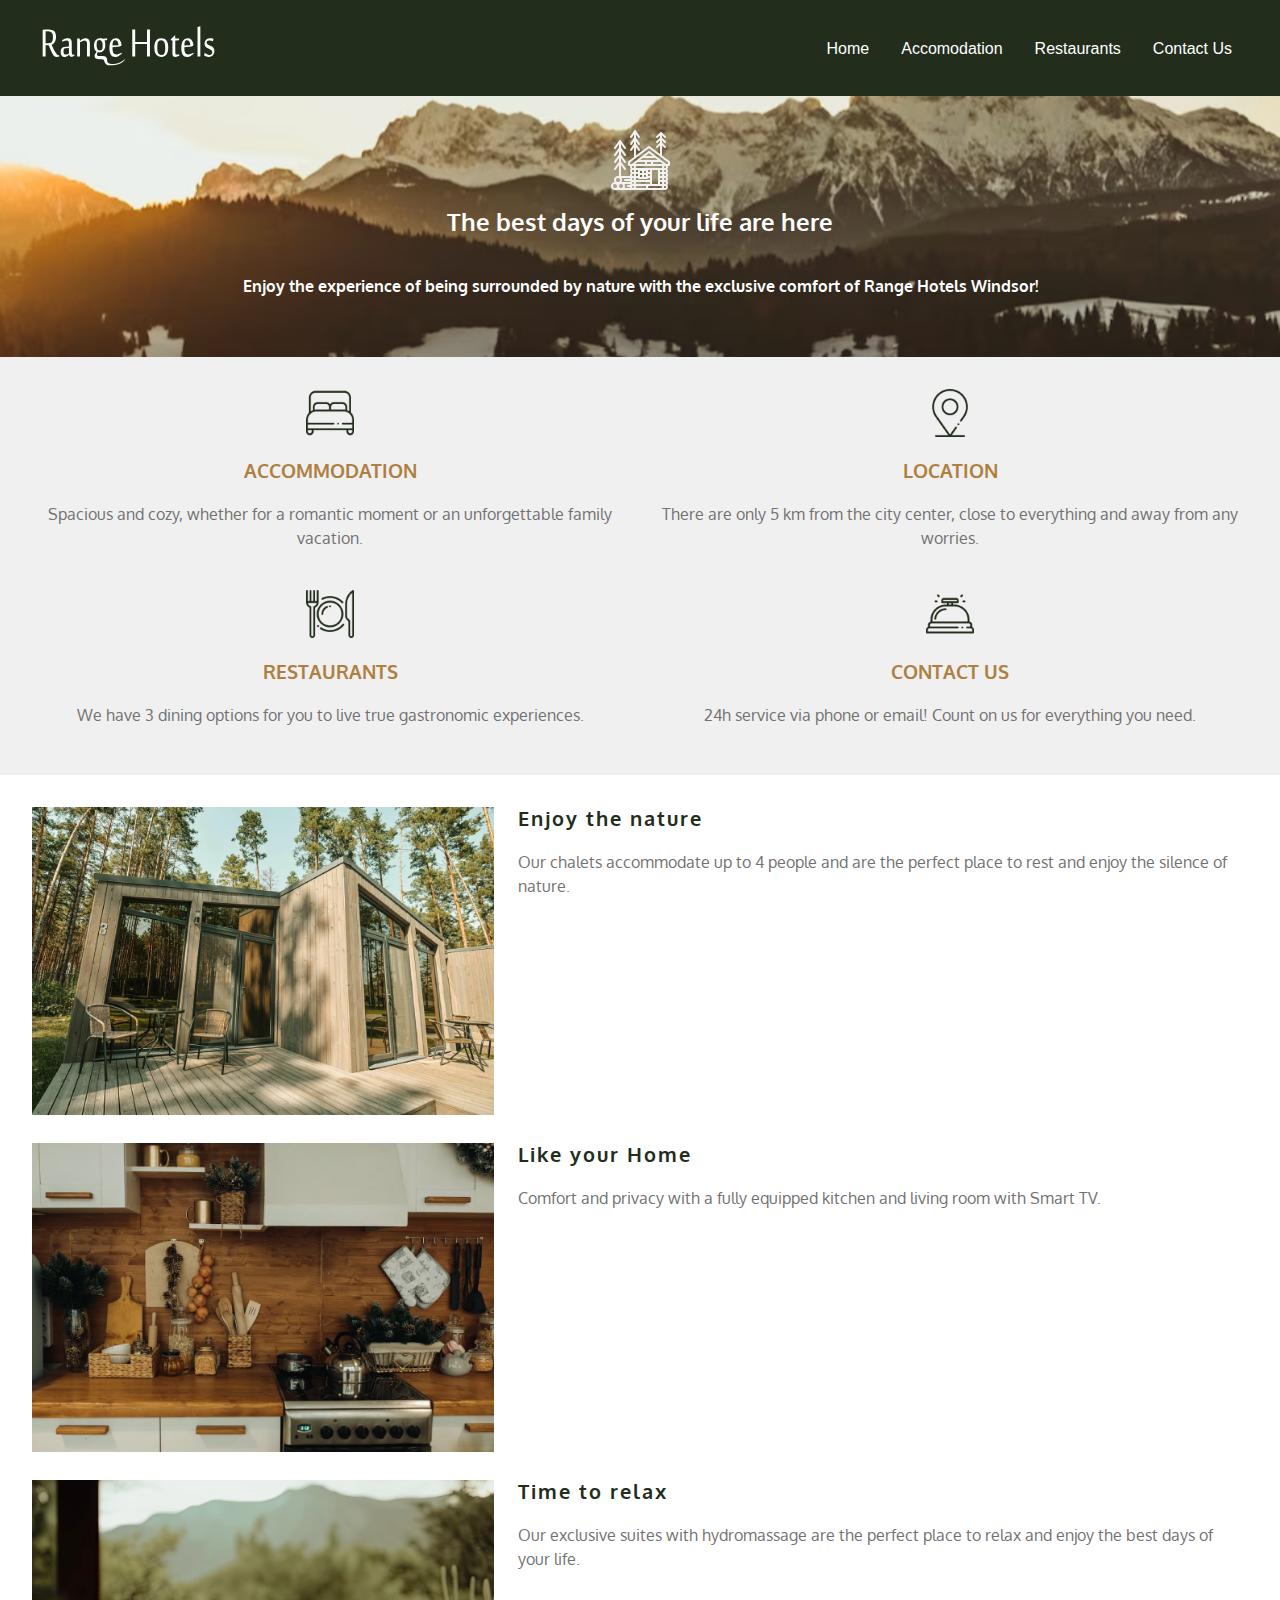
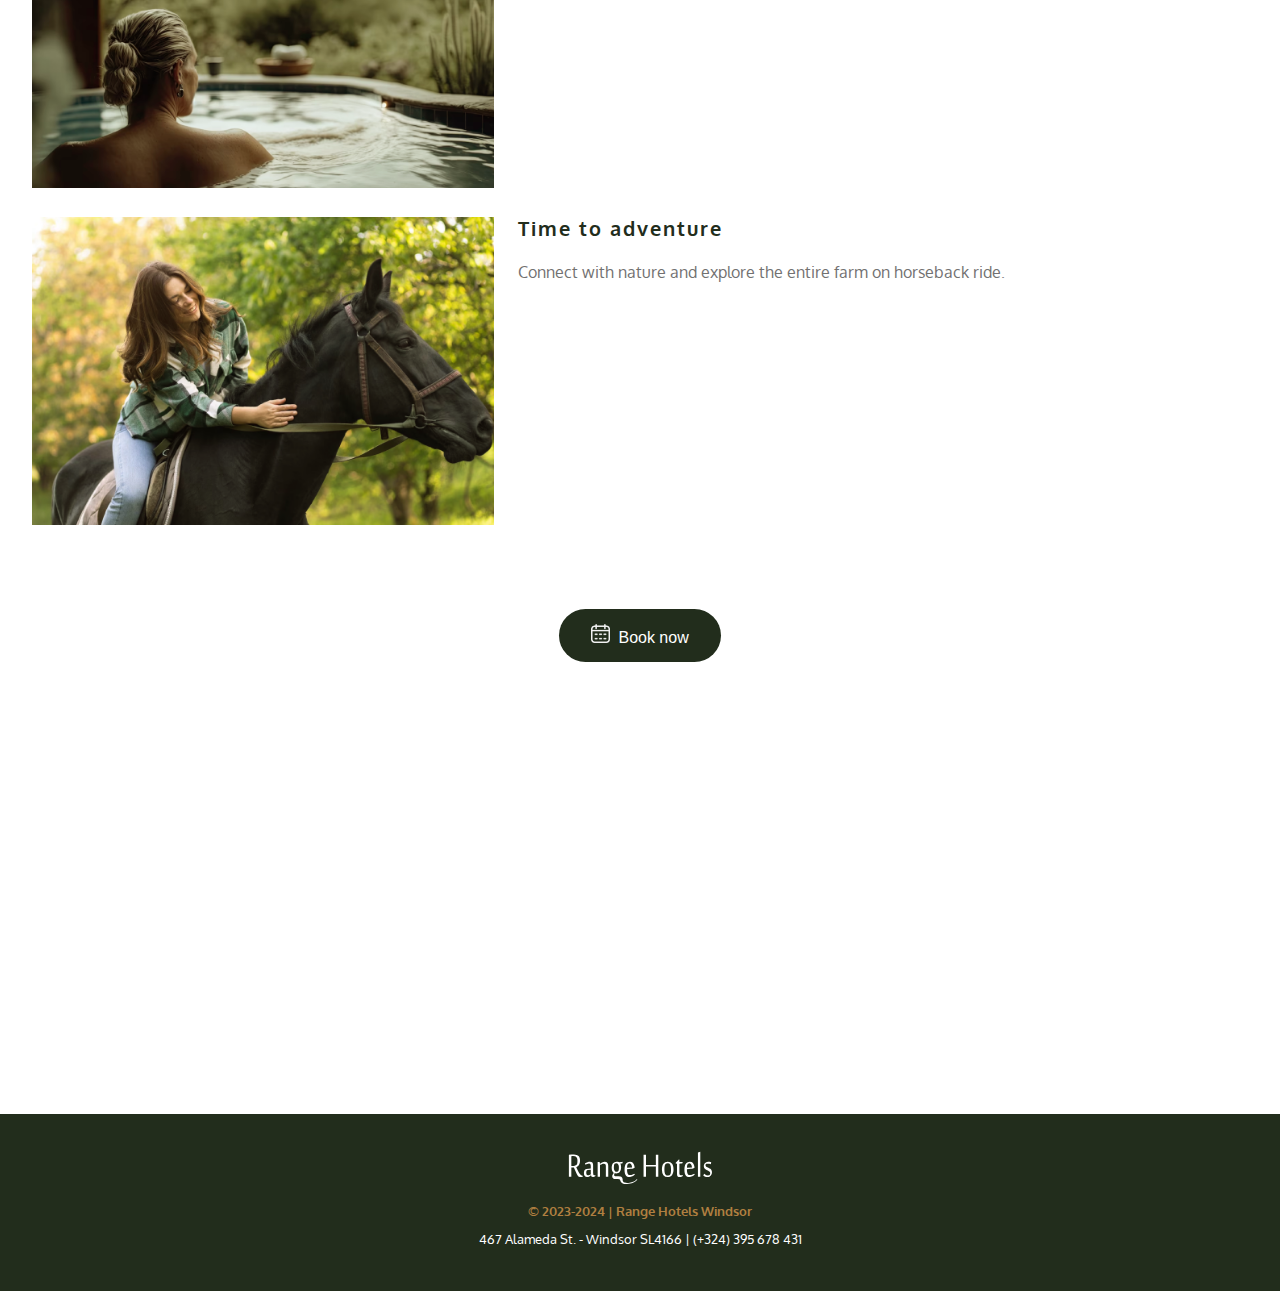
==== index.html @ 97fea403 "Update index.html" ====
<!DOCTYPE html>
<html lang="en">
<head>
    <meta charset="UTF-8">
    <meta name="viewport" content="width=device-width, initial-scale=1.0">
    
    <title>Range Hotels - Windsor</title>

    <link rel="stylesheet" href="css/main.css">
    <link rel="stylesheet" href="css/normalize.css">
    <link rel="preconnect" href="https://fonts.googleapis.com">
    <link rel="preconnect" href="https://fonts.gstatic.com" crossorigin>
    <link rel="stylesheet" href="https://fonts.googleapis.com/css2?family=Oxygen:wght@400;700&display=swap">
</head>

<body>

    <header class="top_header maxWidth">

        <a href="index.html"> <img src="images/logo_mob-WHITE.svg" class="top_header_logo" alt="logotipo Range Hotels"></a>



        <nav class="top_header_nav desktop">
        <ul>
            <li><a href="Index.html">Home</a></li>
            <li><a href="Accomodation.html">Accomodation</a></li>
            <li><a href="Restaurants.html">Restaurants</a></li>
            <li><a href="Contact.html">Contact Us</a></li>
        </ul>
        </nav>

        <div class="buttonBook_Header">
                <a href="#" class="button_gold"><img src="icons/book-white.png" alt="Book Now"> Book now</a>
        </div>

    </header>

    <section class="heroBanner_mobile">
        <img src="images/Hero-banner-home.png" alt="">
    </section>
    

    <section class="heroBanner">
        <div class="maxWidth">
            <div class="heroBanner_icon">
                <img src="icons/cabin-white.png" alt="Cabin Icon">
            </div>
        
            <h1 class="heroBanner_title">The best days of your life are here</h1>
        
            <h2 class="heroBanner_subtitle">Enjoy the experience of being surrounded by nature with the exclusive comfort of Range Hotels Windsor!</h2>
        
        </div>
    </section>

<section class="middle_content">
    
    <div class="maxWidth row">
    
        <article class="col col-sm-12 col-md-6 col-lg-3">
            <img src="icons/Accomodation-green.png" alt="Accomodation Icon">
            <a href="Accomodation.html"><h3 class="middle_content_title">Accommodation</h3></a>
            <p>Spacious and cozy, whether for a romantic moment or an unforgettable family vacation.</p>
        </article>

        <article class="col col-sm-12 col-md-6 col-lg-3">
            <img src="icons/location-green.png" alt="Location Map Icon">
            <a href="#"><h3 class="middle_content_title">Location</h3></a>
            <p>There are only 5 km from the city center, close to everything and away from any worries.</p>
        </article>

        <article class="col col-sm-12 col-md-6 col-lg-3">
            <img src="icons/restaurant-green.png" alt="Restaurant Icon">
            <a href="Restaurants.html"><h3 class="middle_content_title">Restaurants</h3></a>
            <p>We have 3 dining options for you to live true gastronomic experiences.</p>
        </article>

        <article class="col col-sm-12 col-md-6 col-lg-3">
            <img src="icons/contact-green.png" alt="Contact Icon">
            <a href="Contact.html"><h3 class="middle_content_title">Contact Us</h3></a>
            <p>24h service via phone or email! Count on us for everything you need.</p>
        </article>

    </div>
</section>

<section class="mainContent">
    <div class="row maxWidth">

        <article class="mainContent_article col-sm-12 col-lg-6">
            <div class="mainContent_img"><img src="images/chale.png" alt="Cabin outside photo"></div>
            <div class="mainContent_text">
                <h3 class="mainContent_title">Enjoy the nature</h3>
                <p>Our chalets accommodate up to 4 people and are the perfect place to rest and enjoy the silence of nature.</p>
            </div>
        </article>

        <article class="mainContent_article col-sm-12 col-lg-6">
            <div class="mainContent_img"><img src="images/Kitchen.png" alt="Full Equiped Kitchen photo"></div>
            <div class="mainContent_text">
                <h3 class="mainContent_title">Like your Home</h3>
                <p>Comfort and privacy with a fully equipped kitchen and living room with Smart TV.</p>
            </div>
        </article>

        <article class="mainContent_article col-sm-12 col-lg-6">
            <div class="mainContent_img"><img src="images/hydromassage.png" alt="Hydromassage bath photo"></div>
            <div class="mainContent_text">
                <h3 class="mainContent_title">Time to relax</h3>
                <p>Our exclusive suites with hydromassage are the perfect place to relax and enjoy the best days of your life.</p>
            </div>
        </article>

        <article class="mainContent_article col-sm-12 col-lg-6">
            <div class="mainContent_img"><img src="images/Adventures.png" alt="photo of a woman riding a horse into the nature"></div>
            <div class="mainContent_text">
                <h3 class="mainContent_title">Time to adventure</h3>
                <p>Connect with nature and explore the entire farm on horseback ride.</p>
            </div>
        </article>


    </div>

</section>

<div class="buttonBook">
    <a href="#" class="button"><img src="icons/book-white.png" alt="Book Now">Book now</a>
</div>

<div class="map">
    <iframe src="https://www.google.com/maps/embed?pb=!1m18!1m12!1m3!1d39759.28637675583!2d-0.7035833970379665!3d51.47733298034443!2m3!1f0!2f0!3f0!3m2!1i1024!2i768!4f13.1!3m3!1m2!1s0x48767a0c48323997%3A0x4a6d76d3ed7d32b6!2sWindsor%2C%20Reino%20Unido!5e0!3m2!1spt-BR!2smt!4v1693324775784!5m2!1spt-BR!2smt" width="100%" height="400" style="border:none;" allowfullscreen="" loading="lazy" referrerpolicy="no-referrer-when-downgrade"></iframe>

</div>

<nav class="footer_nav mobile">
    <ul>
        <li><a href="Index.html">Home</a></li>
        <li><a href="Accomodation.html">Accomodation</a></li>
        <li><a href="Restaurants.html">Restaurants</a></li>
        <li><a href="Contact.html">Contact Us</a></li>
    </ul>
</nav>


<footer class="footer">

    <a href="Index.html"> <img src="images/logo_mob-WHITE.svg" class="footer_img" alt="Range Hotels logo"></a>
    <p class="footer_text-1"><b>&copy; 2023-2024 | Range Hotels Windsor</b></p>
    <p class="footer_text-2">467 Alameda St. - Windsor SL4166 | (+324) 395 678 431</p>
    
</footer>

</body>
</html>
---- css/main.css ----
:root{
    --primary-color: #222d1c;
    --gold-color: #af7f40;
    --background-grey: #f0f0f0;
    --paragraph-color: #727171;
}



/*START MOBILE CSS min.width: 0px - (col-sm)*/

html{
    font-family: sans-serif;
}

h1, h2, h3, h4{
    font-family: 'Oxygen', sans-serif;
}

p{
    font-family: 'Oxygen', sans-serif;
    color: var(--paragraph-color);
}

td {
   font-family: 'Oxygen', sans-serif;
   font-size: 1em;
   color: var(--paragraph-color);
}

.maxWidht{
    max-width: 70.25em;
    margin: auto;
}

.top_header{
    text-align: center;
    background-color: var(--primary-color);
}

.top_header_logo{
   width: 12em;
   padding: 1em;
}



.top_header_nav ul{
list-style: none;
padding: 0;
margin: 0;
}


.top_header_nav a{
    color: white;
    text-decoration: none;
    display: block;
    height: 30px;
    padding: 1em;
    }

.top_header_nav a:hover{
        background-color: color-mix(in srgb, var(--primary-color), white 10%);
        transition-duration: 0.8s;
        }

        .heroBanner_mobile img{
   width: 100%;
   }

     .heroBanner{
        text-align: center;
        background-color: #f6f6f6;
        padding: 2em 0;
     }   

     .heroBanner h1{
        margin: 0;
     }   

     .heroBanner_icon img{
        width: 4em;
        text-align: center;
        display: none;
     }

     .heroBanner_title{
        color: var(--gold-color);
        font-size: 1.5em;
        padding: 0 1em;
     }

     .heroBanner_subtitle{
        color: var(--paragraph-color);
        font-size: 1em;
        padding: 0 1em;
     }

     .button{
        display: inline-block;
        padding: .9em 2em;
        background-color: var(--primary-color);
        text-decoration: none;
        color: white;
        border-radius: 50px;
     }

     .button:hover{
        background-color: var(--gold-color);
        transition-duration: 1s;
     }

     .button img{
      width: 1.2em;
      padding-right: 0.5em;
     }

     .button_gold{
      display: inline-block;
      padding: 0.9em 2em;
      background-color: var(--gold-color);
      text-decoration: none;
      color: white;
      border-radius: 50px;
   }

   .button_gold:hover{
      background-color: #d19e5b;
      transition-duration: 1s;
   }

     .buttonBook {
      text-align: center;
      padding: 3em;
     }

     .buttonBook_Header {
      padding: 1.3em 2em 0 0;
      display: none;
     }

     .buttonBook_Header img {
      width: 1.2em;
      padding-right: 0.5em;
     }

     .middle_content{
        text-align: center;
        background-color:var(--background-grey);
        padding: 2em;
     }

     .middle_content img{
      width: 3em;
     }

     .middle_content a{
        text-decoration: none;
     }

     .middle_content_title{
        text-transform: uppercase;
        color: var(--gold-color);
        font-size: 1.2em;  
     }

     .middle_content span[class^="icon-"]{
        font-size: 2.5em;
        color: var(--primary-color);
     }

     .middle_content p{
        line-height: 1.5em;
        color: var(--paragraph-color);
     }

     .row{
        display: flex;
        flex-wrap: wrap;
        gap: 1.5rem;
     }

     .col{
        flex: 1 0 auto;
        width: 100%;
     }

     .col-sm-12 {
        width: 100%;
     }

     .mainContent{
      padding: 2em;
     }

     .mainContent p{
      line-height: 1.5em;
      color: var(--paragraph-color);
     }

     .mainContent_title{
      
      color: var(--primary-color);
      font-weight: bold;
      letter-spacing: .1em;
      font-size: 1.25em;
   }

   .mainContent .row{
      row-gap: 1.5em;
   }

   .mainContent_img img{
      width: 100%;
   }

   
   .footer_nav ul{
      list-style: none;
      padding: 0;
      margin: 0;
   }
      
      
   .footer_nav a{
      background-color: #222d1c;
      text-align: center;
      color: white;
      text-decoration: none;
      display: block;
      height: 20px;
      padding: 1em;
   }
      
   .footer_nav a:hover{
      background-color: color-mix(in srgb, var(--gold-color), white 10%);
      transition-duration: 0.8s;
  }




   .footer {
      background-color: var(--primary-color);
      padding: 2em;
      text-align: center;
   }

   .footer_text-1{
      font-size: 0.8em;
      color: var(--gold-color);
   }

   .footer_text-2{
      text-align: center;
      font-size: 0.8em;
      color: white;
   }

   .footer_img {
      width: 10em;
   }

   .pagesHeader{
      background-image: url(/images/Accomodation/pagesHeader\ background-image-accomodation.png);
      background-position: center;
      background-size: cover;
      height: 15em;
      text-align: center;
      padding: 2em;
   }

   .pagesHeader_content{
      padding-top: 4em;
   }

   .pagesHeader_content h1, h2, h3{
      color: white;
      font-weight: bold;
      font-size: 2em;
      padding: 0;
   }

   .pagesBlock{
      background-color: var(--background-grey);
      padding: 2em;
      text-align: center;
   }

   .pagesBlock P{
      padding-bottom: 2em;
   }

   .desktop{
      display: none;
   }

   .mobile{
      display: inline;
   }

   .table-items{
      margin: auto;
   }

   .carousel {
      position: relative;
    }
    
    .carousel.pointer-event {
      touch-action: pan-y;
    }
    
    .carousel-inner {
      position: relative;
      width: 100%;
      overflow: hidden;
    }
    .carousel-inner::after {
      display: block;
      clear: both;
      content: "";
    }
    
    .carousel-item {
      position: bottom;
      display: none;
      float: left;
      width: 100%;
      height: 100%;      
      margin-right: -100%;
      -webkit-backface-visibility: hidden;
      backface-visibility: hidden;
      transition: transform 0.6s ease-in-out;
    }
      .carousel-item img{
      width: 100%;

    }

    @media (prefers-reduced-motion: reduce) {
      .carousel-item {
        transition: none;
      }
    }
    
    .carousel-item.active,
    .carousel-item-next,
    .carousel-item-prev {
      display: block;
    }
    
    /* rtl:begin:ignore */
    .carousel-item-next:not(.carousel-item-start),
    .active.carousel-item-end {
      transform: translateX(100%);
    }
    
    .carousel-item-prev:not(.carousel-item-end),
    .active.carousel-item-start {
      transform: translateX(-100%);
    }
    
    /* rtl:end:ignore */
    .carousel-fade .carousel-item {
      opacity: 0;
      transition-property: opacity;
      transform: none;
    }
    .carousel-fade .carousel-item.active,
    .carousel-fade .carousel-item-next.carousel-item-start,
    .carousel-fade .carousel-item-prev.carousel-item-end {
      z-index: 1;
      opacity: 1;
    }
    .carousel-fade .active.carousel-item-start,
    .carousel-fade .active.carousel-item-end {
      z-index: 0;
      opacity: 0;
      transition: opacity 0s 0.6s;
    }
    @media (prefers-reduced-motion: reduce) {
      .carousel-fade .active.carousel-item-start,
    .carousel-fade .active.carousel-item-end {
        transition: none;
      }
    }
    
    .carousel-control-prev,
    .carousel-control-next {
      position: absolute;
      top: 0;
      bottom: 0;
      z-index: 1;
      display: flex;
      align-items: center;
      justify-content: center;
      width: 15%;
      padding: 0;
      color: #fff;
      text-align: center;
      background: none;
      border: 0;
      opacity: 0.5;
      transition: opacity 0.15s ease;
    }
    @media (prefers-reduced-motion: reduce) {
      .carousel-control-prev,
    .carousel-control-next {
        transition: none;
      }
    }
    .carousel-control-prev:hover, .carousel-control-prev:focus,
    .carousel-control-next:hover,
    .carousel-control-next:focus {
      color: #fff;
      text-decoration: none;
      outline: 0;
      opacity: 0.9;
    }
    
    .carousel-control-prev {
      left: 0;
    }
    
    .carousel-control-next {
      right: 0;
    }
    
    .carousel-control-prev-icon,
    .carousel-control-next-icon {
      display: inline-block;
      width: 2rem;
      height: 2rem;
      background-repeat: no-repeat;
      background-position: 50%;
      background-size: 100% 100%;
    }
    
    .carousel-control-prev-icon {
      background-image: url("data:image/svg+xml,%3csvg xmlns='http://www.w3.org/2000/svg' viewBox='0 0 16 16' fill='%23fff'%3e%3cpath d='M11.354 1.646a.5.5 0 0 1 0 .708L5.707 8l5.647 5.646a.5.5 0 0 1-.708.708l-6-6a.5.5 0 0 1 0-.708l6-6a.5.5 0 0 1 .708 0z'/%3e%3c/svg%3e");
    }
    
    .carousel-control-next-icon {
      background-image: url("data:image/svg+xml,%3csvg xmlns='http://www.w3.org/2000/svg' viewBox='0 0 16 16' fill='%23fff'%3e%3cpath d='M4.646 1.646a.5.5 0 0 1 .708 0l6 6a.5.5 0 0 1 0 .708l-6 6a.5.5 0 0 1-.708-.708L10.293 8 4.646 2.354a.5.5 0 0 1 0-.708z'/%3e%3c/svg%3e");
    }
    
    .carousel-indicators {
      position: absolute;
      right: 0;
      bottom: 0;
      left: 0;
      z-index: 2;
      display: flex;
      justify-content: center;
      padding: 0;
      margin-right: 15%;
      margin-bottom: 1rem;
      margin-left: 15%;
      list-style: none;
    }
    .carousel-indicators [data-bs-target] {
      box-sizing: content-box;
      flex: 0 1 auto;
      width: 30px;
      height: 3px;
      padding: 0;
      margin-right: 3px;
      margin-left: 3px;
      text-indent: -999px;
      cursor: pointer;
      background-color: #fff;
      background-clip: padding-box;
      border: 0;
      border-top: 10px solid transparent;
      border-bottom: 10px solid transparent;
      opacity: 0.5;
      transition: opacity 0.6s ease;
    }
    @media (prefers-reduced-motion: reduce) {
      .carousel-indicators [data-bs-target] {
        transition: none;
      }
    }
    .carousel-indicators .active {
      opacity: 1;
    }
    
    .carousel-caption {
      position: absolute;
      right: 15%;
      bottom: 1.25rem;
      left: 15%;
      padding-top: 1.25rem;
      padding-bottom: 1.25rem;
      color: #fff;
      text-align: center;
    }
    
    .carousel-dark .carousel-control-prev-icon,
    .carousel-dark .carousel-control-next-icon {
      filter: invert(1) grayscale(100);
    }
    .carousel-dark .carousel-indicators [data-bs-target] {
      background-color: #000;
    }
    .carousel-dark .carousel-caption {
      color: #000;
    }


    .topics p{
      padding: 0.5em;
    }
    .topics span[class^="icon-"]{
      font-size: 1.4em;
      color: var(--gold-color);
   }

/*END MOBILE CSS min.width: 0px - (col-sm)*/






/*START DESKTOP CSS min.width: 780px - (col-md)*/

        @media screen and (min-width: 48.75em) {
            .top_header{
                display: flex;
                justify-content: space-between;
                height: 6em;
            }
            
            .top_header_nav{
                background-color: initial;
                height: 6em;
                margin-right: 2em;
                display: block;

            }

            .top_header_nav ul {
                display: flex;
                height: 6em;
            }

            .top_header_nav li{
                display: inline-block;
                height: 6em;
            
            }

            .top_header_nav a{
                color: white;
                padding-top: 2.5em;
                height: 2.5em;
            }
        
            .top_header_nav a:hover{
                background-color: color-mix(in srgb, var(--primary-color), var(--gold-color) 90%);
            }

            .top_header_logo{
                padding: 1.2em 0 0 2em;
            }
            .heroBanner_mobile img{
               display: none;
            }

            .heroBanner{
                text-align: center;
                background-image: url(../images/Hero-banner-home.png);
                padding: 2em 0;
                background-position: center;
             }   
        
        
             .heroBanner_icon img{
                display: inline-block;
             }
        
             .heroBanner_title{
                color: white;
                font-size: 1.5em;
                padding: 0.5em 1em;
             }
        
             .heroBanner_subtitle{
                color: white;
                font-size: 1em;
                padding: 1em 1em;
             }

             .col-md-6 {
                width: calc(50% - 1.5rem);
             }

             .mainContent_article {
               display: flex;
               gap: 1.5em;
            }

            .mainContent_title {
               margin-top: 0;
            }

            .mainContent_text{
               min-width: 60%;
            }

            .footer_text{
               text-align: center;
               font-size: 1em;
            }

        .items{
         padding: 0 2em 2em 2em;
      }

      .desktop{
         display: initial;
      }
   
      .mobile{
         display: none;
      }
}
/*END DESKTOP CSS min.width: 780px*/





/*START DESKTOP CSS min.width: 1200px* - (col-lg)*/

@media screen and (min-width: 81.25em) {
    
    .heroBanner{
        background-image: url(../images/Hero-banner-home.png);
        background-position:center-top;
        background-color: var(--primary-color);
        background-repeat: no-repeat;
        background-size: cover;
        height: 25em;
        display: flex;
        justify-content: center;
        align-items: flex-end;

    }

    .top_header_nav a:hover{
        background-color: color-mix(in srgb, var(--primary-color), var(--gold-color) 90%);
    }



    .buttonBook_Header {
      display: inline-block;
    }

    .heroBanner{
        text-align: center;
        background-color: var(--primary-color);
        padding: 2em 0;
     }   


     .heroBanner_icon img{
        display: inline-block;
        padding-bottom: 1em;
     }

     .heroBanner_title{
        color: white;
        font-size: 1.5em;
        padding: 0.5em 1em;
     }

     .heroBanner_subtitle{
        color: white;
        font-size: 1em;
        padding: 1em 1em;
     }

     .col-lg-3 {
         width: calc(25% - 1.5rem);
   }

      .col-lg-6{
      width: calc(50% - 1.5rem);
      }

      .footer_text{
         text-align: center;
         font-size: 1em;
      }

      .pagesBlock{
         padding: 2em 15em;
      }
}


/*END DESKTOP CSS min.width: 900px*/
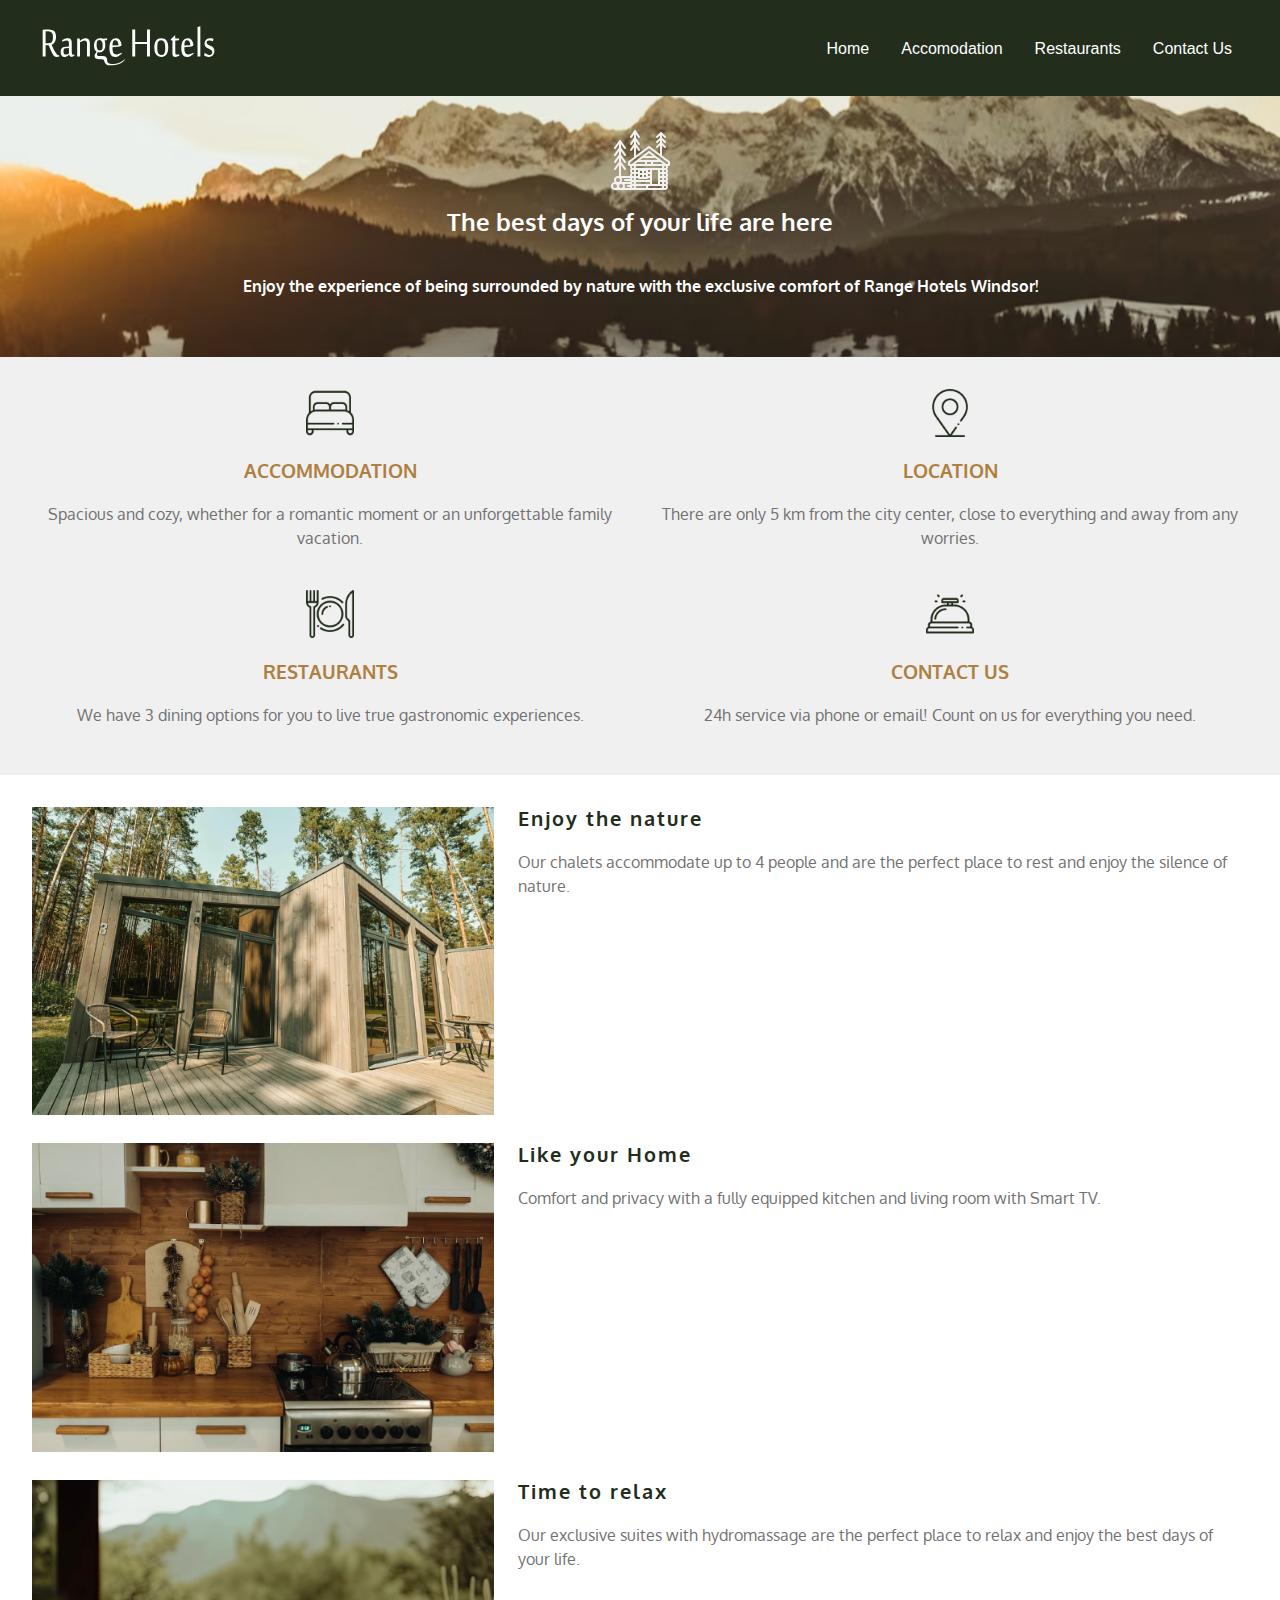
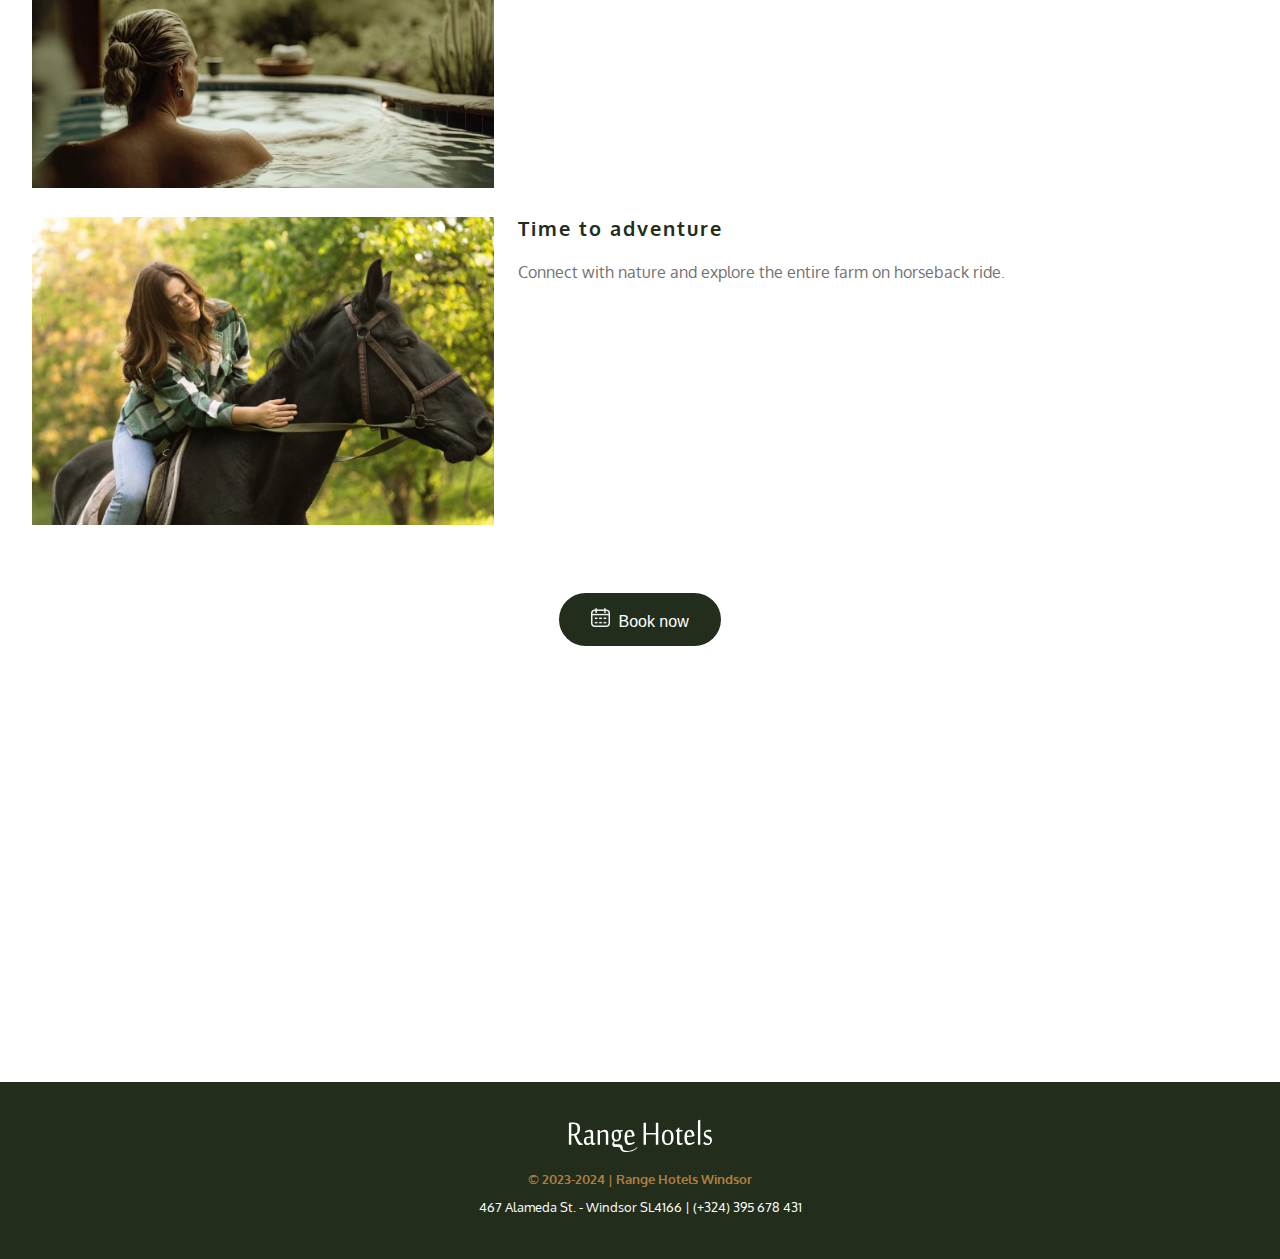
==== commit 8e1055af: "Update index.html" ====
--- a/index.html
+++ b/index.html
@@ -4,7 +4,7 @@
     <meta charset="UTF-8">
     <meta name="viewport" content="width=device-width, initial-scale=1.0">
     
-    <title>Range Hotels - Windsor</title>
+    <title>Range Hotels Windsor</title>
 
     <link rel="stylesheet" href="css/main.css">
     <link rel="stylesheet" href="css/normalize.css">
--- a/css/main.css
+++ b/css/main.css
@@ -132,7 +132,7 @@
 
      .buttonBook {
       text-align: center;
-      padding: 3em;
+      padding-top: 2em;
      }
 
      .buttonBook_Header {
@@ -215,7 +215,10 @@
       width: 100%;
    }
 
-   
+   .map{
+      padding-top: 2em;
+   }
+
    .footer_nav ul{
       list-style: none;
       padding: 0;
@@ -262,7 +265,25 @@
       width: 10em;
    }
 
-   .pagesHeader{
+   .pagesHeader-accomodation{
+      background-image: url(images/pagesheader-accomodation.png);
+      background-position: center;
+      background-size: cover;
+      height: 15em;
+      text-align: center;
+      padding: 2em;
+   }
+
+   .pagesHeader-restaurants{
+      background-image: url(/images/Accomodation/pagesHeader\ background-image-accomodation.png);
+      background-position: center;
+      background-size: cover;
+      height: 15em;
+      text-align: center;
+      padding: 2em;
+   }
+
+   .pagesHeader-contact{
       background-image: url(/images/Accomodation/pagesHeader\ background-image-accomodation.png);
       background-position: center;
       background-size: cover;
@@ -302,6 +323,10 @@
 
    .table-items{
       margin: auto;
+   }
+
+   .tableAccomodation img{
+      width: 1.7em;
    }
 
    .carousel {
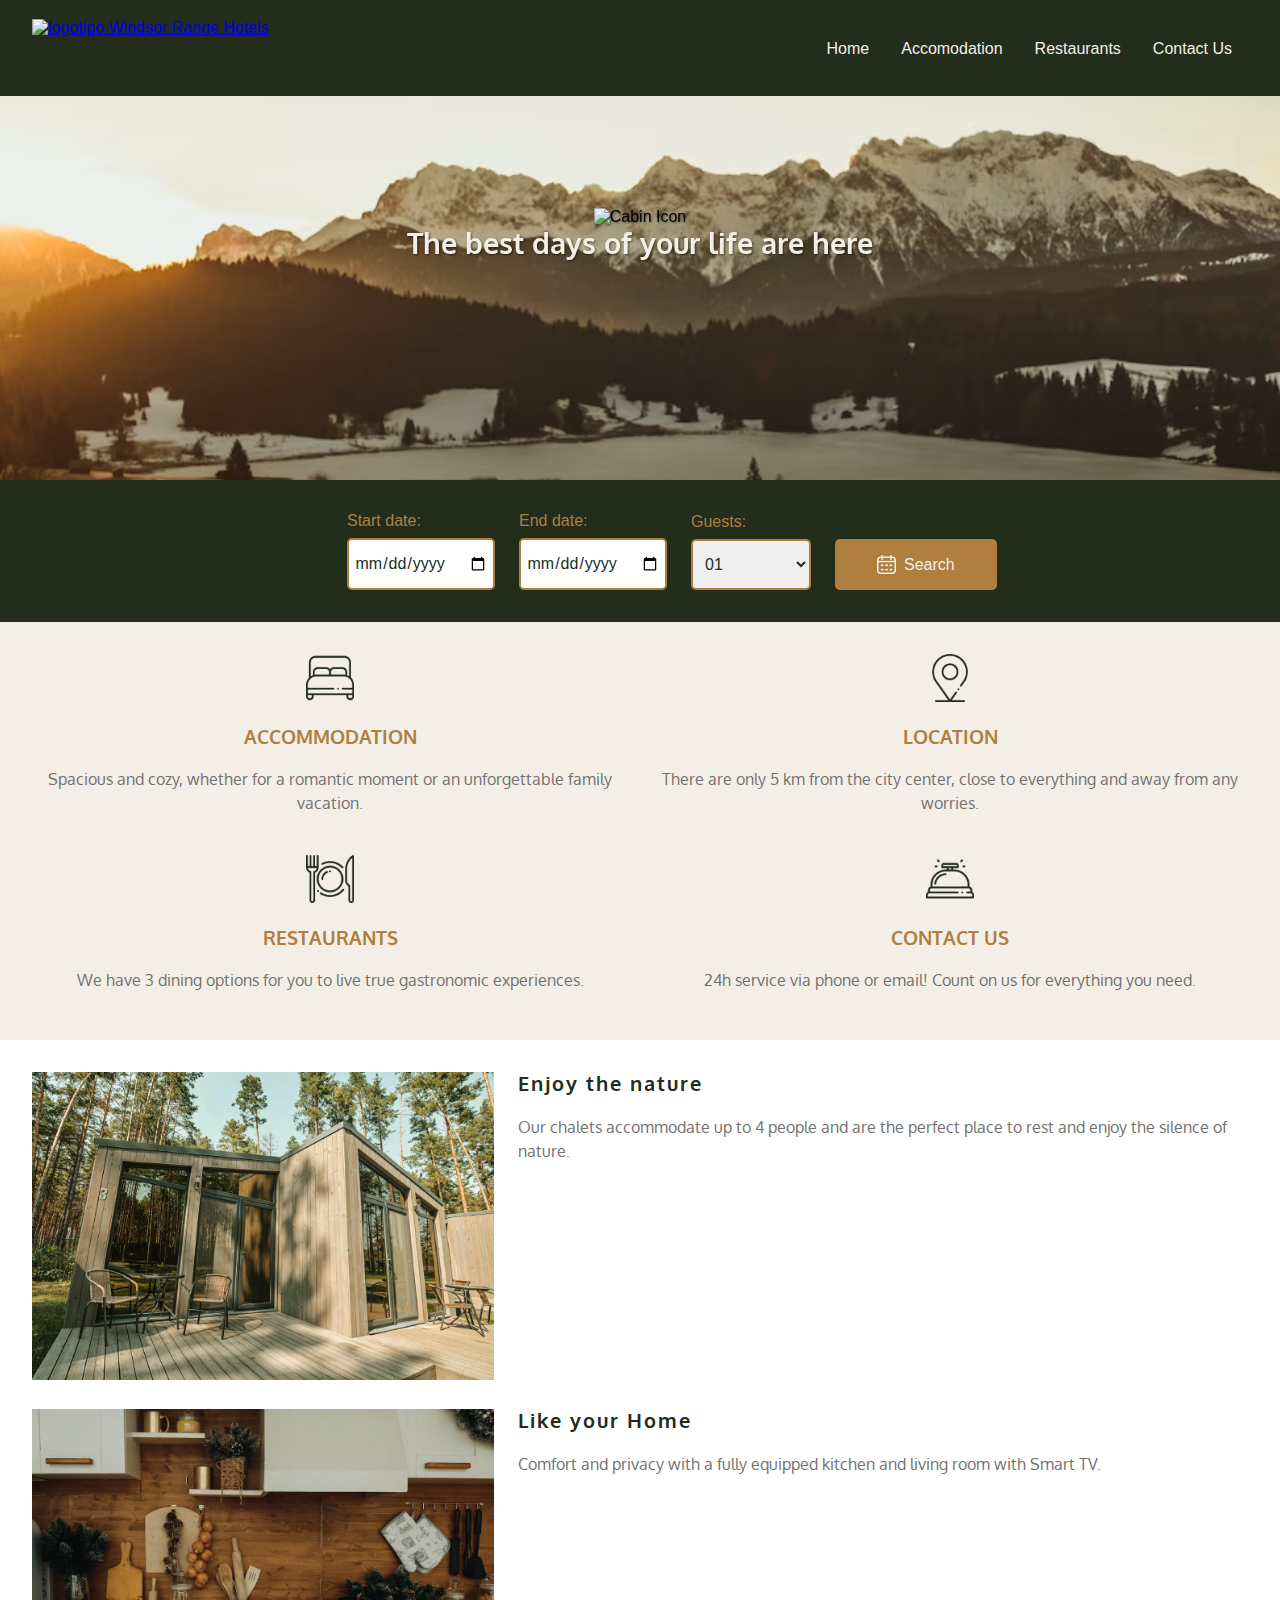
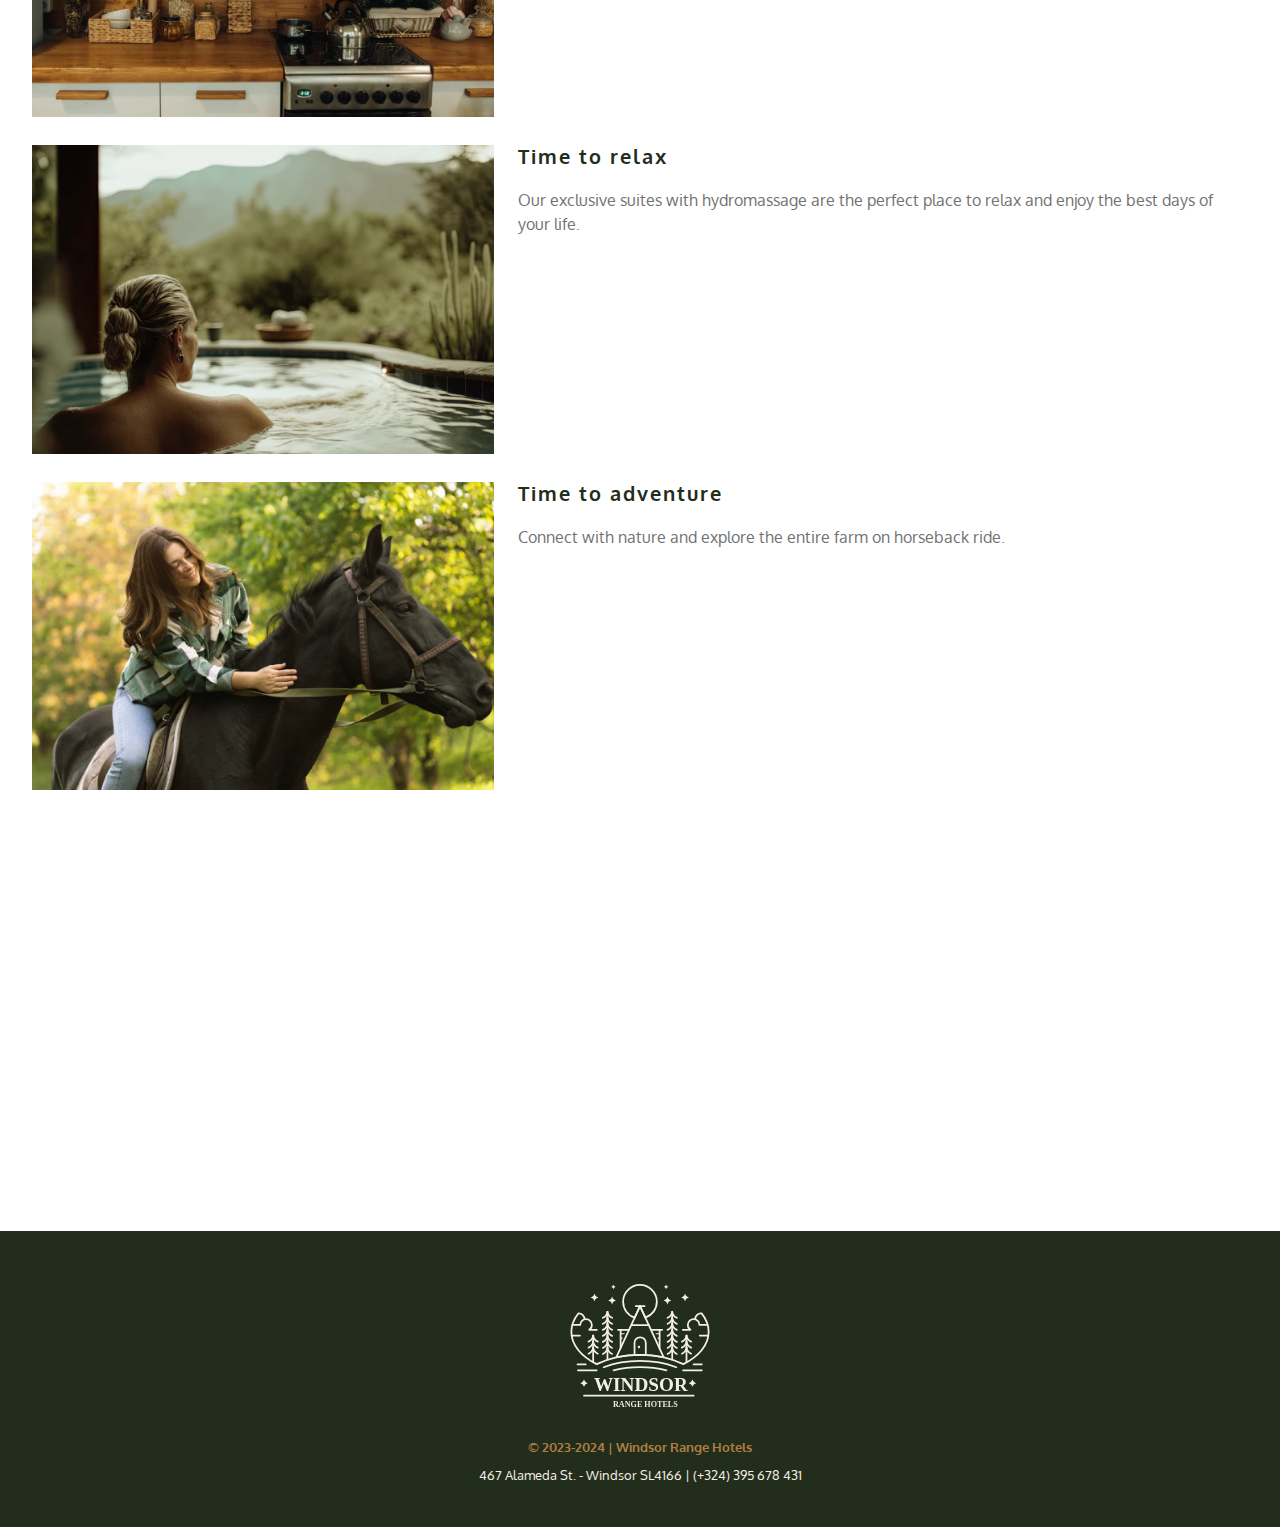
==== commit ba41770a: "Update index.html" ====
--- a/index.html
+++ b/index.html
@@ -5,9 +5,9 @@
     <meta name="viewport" content="width=device-width, initial-scale=1.0">
     
     <title>Range Hotels Windsor</title>
-
+    
+    <link rel="stylesheet" href="css/normalize.css">
     <link rel="stylesheet" href="css/main.css">
-    <link rel="stylesheet" href="css/normalize.css">
     <link rel="preconnect" href="https://fonts.googleapis.com">
     <link rel="preconnect" href="https://fonts.gstatic.com" crossorigin>
     <link rel="stylesheet" href="https://fonts.googleapis.com/css2?family=Oxygen:wght@400;700&display=swap">
@@ -16,42 +16,67 @@
 <body>
 
     <header class="top_header maxWidth">
-
-        <a href="index.html"> <img src="images/logo_mob-WHITE.svg" class="top_header_logo" alt="logotipo Range Hotels"></a>
-
+        
+        <div class="top_header_logo">
+            <a href="/range-hotels"> <img src="images/Windsor-logo-cream-no-icon.svg" alt="logotipo Windsor Range Hotels"></a>
+        </div>
 
 
         <nav class="top_header_nav desktop">
         <ul>
-            <li><a href="Index.html">Home</a></li>
-            <li><a href="Accomodation.html">Accomodation</a></li>
-            <li><a href="Restaurants.html">Restaurants</a></li>
-            <li><a href="Contact.html">Contact Us</a></li>
+            <li><a href="/range-hotels">Home</a></li>
+            <li><a href="/range-hotels/Accomodation.html">Accomodation</a></li>
+            <li><a href="/range-hotels/Restaurants.html">Restaurants</a></li>
+            <li><a href="/range-hotels/Contact.html">Contact Us</a></li>
         </ul>
         </nav>
 
-        <div class="buttonBook_Header">
-                <a href="#" class="button_gold"><img src="icons/book-white.png" alt="Book Now"> Book now</a>
-        </div>
-
     </header>
-
-    <section class="heroBanner_mobile">
-        <img src="images/Hero-banner-home.png" alt="">
-    </section>
     
 
     <section class="heroBanner">
-        <div class="maxWidth">
+        <div class="maxWidth heroBanner-items">
             <div class="heroBanner_icon">
-                <img src="icons/cabin-white.png" alt="Cabin Icon">
+                <img src="/images/Windsor-icon-cream.svg" alt="Cabin Icon">
             </div>
         
             <h1 class="heroBanner_title">The best days of your life are here</h1>
         
-            <h2 class="heroBanner_subtitle">Enjoy the experience of being surrounded by nature with the exclusive comfort of Range Hotels Windsor!</h2>
+            <!--<h2 class="heroBanner_subtitle">Enjoy the experience of being surrounded by nature with the exclusive comfort of Range Hotels Windsor!</h2>-->
         
         </div>
+    </section>
+
+    <section class="bookingBar flex-box desktop">
+
+            <div class="bookingBar-items flex-box">
+                <div class="bookingBar-items2">
+                    <label for="txt-start-date">Start date:</label>
+                    <input type="date" name="date" id="txt-start-date">
+                </div>
+
+                <div class="bookingBar-items2">
+                    <label for="txt-end-date">End date:</label>
+                    <input type="date" name="date" id="txt-end-date">
+                </div>
+
+                <div class="bookingBar-items2">
+                    <label for="guests">Guests:</label>
+                    <select name="guests" id="guests">
+                        <option value="volvo">01</option>
+                        <option value="saab">02</option>
+                        <option value="volvo">03</option>
+                        <option value="saab">04</option>
+                    </select>
+                </div>
+
+                <div class="bookingBar-items2">
+                    <div class="bookingBar-button">
+                        <a href="/range-hotels/reservation.html" class="buttonGold"><img src="icons/book-white.png" alt="Book Now"> Search</a>
+                    </div>
+                </div>
+            </div>
+
     </section>
 
 <section class="middle_content">
@@ -60,7 +85,7 @@
     
         <article class="col col-sm-12 col-md-6 col-lg-3">
             <img src="icons/Accomodation-green.png" alt="Accomodation Icon">
-            <a href="Accomodation.html"><h3 class="middle_content_title">Accommodation</h3></a>
+            <a href="/range-hotels/Accomodation.html"><h3 class="middle_content_title">Accommodation</h3></a>
             <p>Spacious and cozy, whether for a romantic moment or an unforgettable family vacation.</p>
         </article>
 
@@ -72,13 +97,13 @@
 
         <article class="col col-sm-12 col-md-6 col-lg-3">
             <img src="icons/restaurant-green.png" alt="Restaurant Icon">
-            <a href="Restaurants.html"><h3 class="middle_content_title">Restaurants</h3></a>
+            <a href="/range-hotels/Restaurants.html"><h3 class="middle_content_title">Restaurants</h3></a>
             <p>We have 3 dining options for you to live true gastronomic experiences.</p>
         </article>
 
         <article class="col col-sm-12 col-md-6 col-lg-3">
             <img src="icons/contact-green.png" alt="Contact Icon">
-            <a href="Contact.html"><h3 class="middle_content_title">Contact Us</h3></a>
+            <a href="/range-hotels/Contact.html"><h3 class="middle_content_title">Contact Us</h3></a>
             <p>24h service via phone or email! Count on us for everything you need.</p>
         </article>
 
@@ -125,10 +150,6 @@
 
 </section>
 
-<div class="buttonBook">
-    <a href="#" class="button"><img src="icons/book-white.png" alt="Book Now">Book now</a>
-</div>
-
 <div class="map">
     <iframe src="https://www.google.com/maps/embed?pb=!1m18!1m12!1m3!1d39759.28637675583!2d-0.7035833970379665!3d51.47733298034443!2m3!1f0!2f0!3f0!3m2!1i1024!2i768!4f13.1!3m3!1m2!1s0x48767a0c48323997%3A0x4a6d76d3ed7d32b6!2sWindsor%2C%20Reino%20Unido!5e0!3m2!1spt-BR!2smt!4v1693324775784!5m2!1spt-BR!2smt" width="100%" height="400" style="border:none;" allowfullscreen="" loading="lazy" referrerpolicy="no-referrer-when-downgrade"></iframe>
 
@@ -136,18 +157,18 @@
 
 <nav class="footer_nav mobile">
     <ul>
-        <li><a href="Index.html">Home</a></li>
-        <li><a href="Accomodation.html">Accomodation</a></li>
-        <li><a href="Restaurants.html">Restaurants</a></li>
-        <li><a href="Contact.html">Contact Us</a></li>
+        <li><a href="/range-hotels">Home</a></li>
+        <li><a href="/range-hotels/Accomodation.html">Accomodation</a></li>
+        <li><a href="/range-hotels/Restaurants.html">Restaurants</a></li>
+        <li><a href="/range-hotels/Contact.html">Contact Us</a></li>
     </ul>
 </nav>
 
 
 <footer class="footer">
 
-    <a href="Index.html"> <img src="images/logo_mob-WHITE.svg" class="footer_img" alt="Range Hotels logo"></a>
-    <p class="footer_text-1"><b>&copy; 2023-2024 | Range Hotels Windsor</b></p>
+    <a href="/range-hotels"> <img src="images/Windsor-logo-cream.svg" class="footer_img" alt="Range Hotels logo"></a>
+    <p class="footer_text-1"><b>&copy; 2023-2024 | Windsor Range Hotels</b></p>
     <p class="footer_text-2">467 Alameda St. - Windsor SL4166 | (+324) 395 678 431</p>
     
 </footer>
--- a/css/main.css
+++ b/css/main.css
@@ -3,6 +3,7 @@
     --gold-color: #af7f40;
     --background-grey: #f0f0f0;
     --paragraph-color: #727171;
+    --cream-color: #f4efe6;
 }
 
 
@@ -33,14 +34,29 @@
     margin: auto;
 }
 
+.flex-box {
+   display: flex;
+   align-items: center;
+   justify-content: center;
+ }
+
 .top_header{
     text-align: center;
     background-color: var(--primary-color);
+    height: 5em;
 }
 
 .top_header_logo{
-   width: 12em;
-   padding: 1em;
+   padding-top: 1em;
+}
+
+.top_header_logo img{
+   width: 11em;
+}
+
+.top_header_logo img:hover{
+   width: 11.5em;
+   transition-duration: 0.5s;
 }
 
 
@@ -53,7 +69,7 @@
 
 
 .top_header_nav a{
-    color: white;
+    color: var(--cream-color);
     text-decoration: none;
     display: block;
     height: 30px;
@@ -65,89 +81,111 @@
         transition-duration: 0.8s;
         }
 
-        .heroBanner_mobile img{
-   width: 100%;
-   }
-
-     .heroBanner{
-        text-align: center;
-        background-color: #f6f6f6;
-        padding: 2em 0;
-     }   
-
-     .heroBanner h1{
+        .heroBanner{
+         height: 12em;
+         text-align: center;
+         background-image: url(../images/Hero-banner-home.png);
+         padding: 2em;
+         background-position: center;
+      }   
+
+     .heroBanner-items{
+         padding-top: 1.8em;
+   
+     }
+
+      .heroBanner_icon img{
+        width: 7em;
+        filter: drop-shadow(1px 1px 1px rgb(0 0 0 / 0.5));
+        
+     }
+
+     .heroBanner_title{
+        color: var(--cream-color);
+        font-size: 1.3em;
+        filter: drop-shadow(1px 1px 1px rgb(0 0 0 / 0.5));
         margin: 0;
-     }   
-
-     .heroBanner_icon img{
-        width: 4em;
-        text-align: center;
-        display: none;
-     }
-
-     .heroBanner_title{
-        color: var(--gold-color);
-        font-size: 1.5em;
-        padding: 0 1em;
-     }
-
-     .heroBanner_subtitle{
-        color: var(--paragraph-color);
-        font-size: 1em;
-        padding: 0 1em;
-     }
-
-     .button{
-        display: inline-block;
-        padding: .9em 2em;
-        background-color: var(--primary-color);
-        text-decoration: none;
-        color: white;
-        border-radius: 50px;
-     }
-
-     .button:hover{
-        background-color: var(--gold-color);
-        transition-duration: 1s;
-     }
-
-     .button img{
-      width: 1.2em;
-      padding-right: 0.5em;
-     }
-
-     .button_gold{
-      display: inline-block;
+     }
+
+     .bookingBar{
+      width: 100%;
+      height: 100%;
+      padding: 2em;
+      background-color: var(--primary-color);
+  }
+
+   .bookingBar-items{
+      color: var(--gold-color);
+      gap: 1.5em;
+      display: flex;
+      justify-content: center;
+      align-items: end;
+   }
+
+   .bookingBar-items2{
+      display: flexbox;
+      width: 25%;
+   }
+
+   .bookingBar input {
+      padding: 0.5em;
+      color: var(--primary-color);
+      margin-top: 0.5em;
+      height: 2em;
+      display: flex;
+      justify-content: center;
+      width: 8em;
+      border: 2px solid var(--gold-color);
+      border-radius: 5px;
+
+   }
+
+   .bookingBar select {
+      padding: 0.5em;
+      color: var(--primary-color);
+      margin-top: 0.5em;
+      width: 100%;
+      height: 3.2em;
+      display: flex;
+      justify-content: center;
+      border: 2px solid var(--gold-color);
+      border-radius: 5px;
+   }
+
+   .bookingBar-button {
+      display: flex;
+      justify-content: center;
+      align-items: flex-end;
+
+     }
+
+     .buttonGold{
       padding: 0.9em 2em;
       background-color: var(--gold-color);
       text-decoration: none;
-      color: white;
-      border-radius: 50px;
-   }
-
-   .button_gold:hover{
+      color: var(--cream-color);
+      display: flex;
+      align-items: center;
+      justify-content: center;
+      height: 1.4em;
+      width: 10em;
+      border-radius: 5px;
+
+   }
+
+   .buttonGold img {
+      width: 1.2em;
+      padding-right: 0.5em;
+     }
+
+   .buttonGold:hover{
       background-color: #d19e5b;
       transition-duration: 1s;
    }
 
-     .buttonBook {
-      text-align: center;
-      padding-top: 2em;
-     }
-
-     .buttonBook_Header {
-      padding: 1.3em 2em 0 0;
-      display: none;
-     }
-
-     .buttonBook_Header img {
-      width: 1.2em;
-      padding-right: 0.5em;
-     }
-
      .middle_content{
         text-align: center;
-        background-color:var(--background-grey);
+        background-color:var(--cream-color);
         padding: 2em;
      }
 
@@ -215,10 +253,6 @@
       width: 100%;
    }
 
-   .map{
-      padding-top: 2em;
-   }
-
    .footer_nav ul{
       list-style: none;
       padding: 0;
@@ -229,7 +263,7 @@
    .footer_nav a{
       background-color: #222d1c;
       text-align: center;
-      color: white;
+      color: var(--cream-color);
       text-decoration: none;
       display: block;
       height: 20px;
@@ -241,9 +275,6 @@
       transition-duration: 0.8s;
   }
 
-
-
-
    .footer {
       background-color: var(--primary-color);
       padding: 2em;
@@ -256,9 +287,8 @@
    }
 
    .footer_text-2{
-      text-align: center;
       font-size: 0.8em;
-      color: white;
+      color: var(--cream-color);
    }
 
    .footer_img {
@@ -266,7 +296,7 @@
    }
 
    .pagesHeader-accomodation{
-      background-image: url(images/pagesheader-accomodation.png);
+      background-image: url(/range-hotels/images/pagesheader-accomodation.png);
       background-position: center;
       background-size: cover;
       height: 15em;
@@ -275,7 +305,7 @@
    }
 
    .pagesHeader-restaurants{
-      background-image: url(/images/Accomodation/pagesHeader\ background-image-accomodation.png);
+      background-image: url(/range-hotels/images/pagesheader-accomodation.png);
       background-position: center;
       background-size: cover;
       height: 15em;
@@ -284,7 +314,7 @@
    }
 
    .pagesHeader-contact{
-      background-image: url(/images/Accomodation/pagesHeader\ background-image-accomodation.png);
+      background-image: url(/range-hotels/images/pagesheader-accomodation.png);
       background-position: center;
       background-size: cover;
       height: 15em;
@@ -297,7 +327,7 @@
    }
 
    .pagesHeader_content h1, h2, h3{
-      color: white;
+      color: var(--cream-color);
       font-weight: bold;
       font-size: 2em;
       padding: 0;
@@ -579,7 +609,7 @@
             }
 
             .top_header_nav a{
-                color: white;
+                color: var(--cream-color);
                 padding-top: 2.5em;
                 height: 2.5em;
             }
@@ -591,33 +621,24 @@
             .top_header_logo{
                 padding: 1.2em 0 0 2em;
             }
-            .heroBanner_mobile img{
-               display: none;
-            }
-
+        
             .heroBanner{
-                text-align: center;
-                background-image: url(../images/Hero-banner-home.png);
-                padding: 2em 0;
-                background-position: center;
-             }   
-        
-        
-             .heroBanner_icon img{
-                display: inline-block;
+               height: 20em;
+            }
+
+            .heroBanner-items{
+               padding-top: 5em;
+            }
+             
+            .heroBanner_icon img{
+                width: 10em;
+
              }
         
              .heroBanner_title{
-                color: white;
-                font-size: 1.5em;
-                padding: 0.5em 1em;
+                font-size: 1.8em;
              }
-        
-             .heroBanner_subtitle{
-                color: white;
-                font-size: 1em;
-                padding: 1em 1em;
-             }
+
 
              .col-md-6 {
                 width: calc(50% - 1.5rem);
@@ -646,7 +667,7 @@
       }
 
       .desktop{
-         display: initial;
+         display: flex;
       }
    
       .mobile{
@@ -666,14 +687,15 @@
     .heroBanner{
         background-image: url(../images/Hero-banner-home.png);
         background-position:center-top;
-        background-color: var(--primary-color);
         background-repeat: no-repeat;
         background-size: cover;
         height: 25em;
         display: flex;
         justify-content: center;
-        align-items: flex-end;
-
+    }
+
+    .heroBanner-items{
+      padding-top: 7em;
     }
 
     .top_header_nav a:hover{
@@ -685,30 +707,6 @@
     .buttonBook_Header {
       display: inline-block;
     }
-
-    .heroBanner{
-        text-align: center;
-        background-color: var(--primary-color);
-        padding: 2em 0;
-     }   
-
-
-     .heroBanner_icon img{
-        display: inline-block;
-        padding-bottom: 1em;
-     }
-
-     .heroBanner_title{
-        color: white;
-        font-size: 1.5em;
-        padding: 0.5em 1em;
-     }
-
-     .heroBanner_subtitle{
-        color: white;
-        font-size: 1em;
-        padding: 1em 1em;
-     }
 
      .col-lg-3 {
          width: calc(25% - 1.5rem);
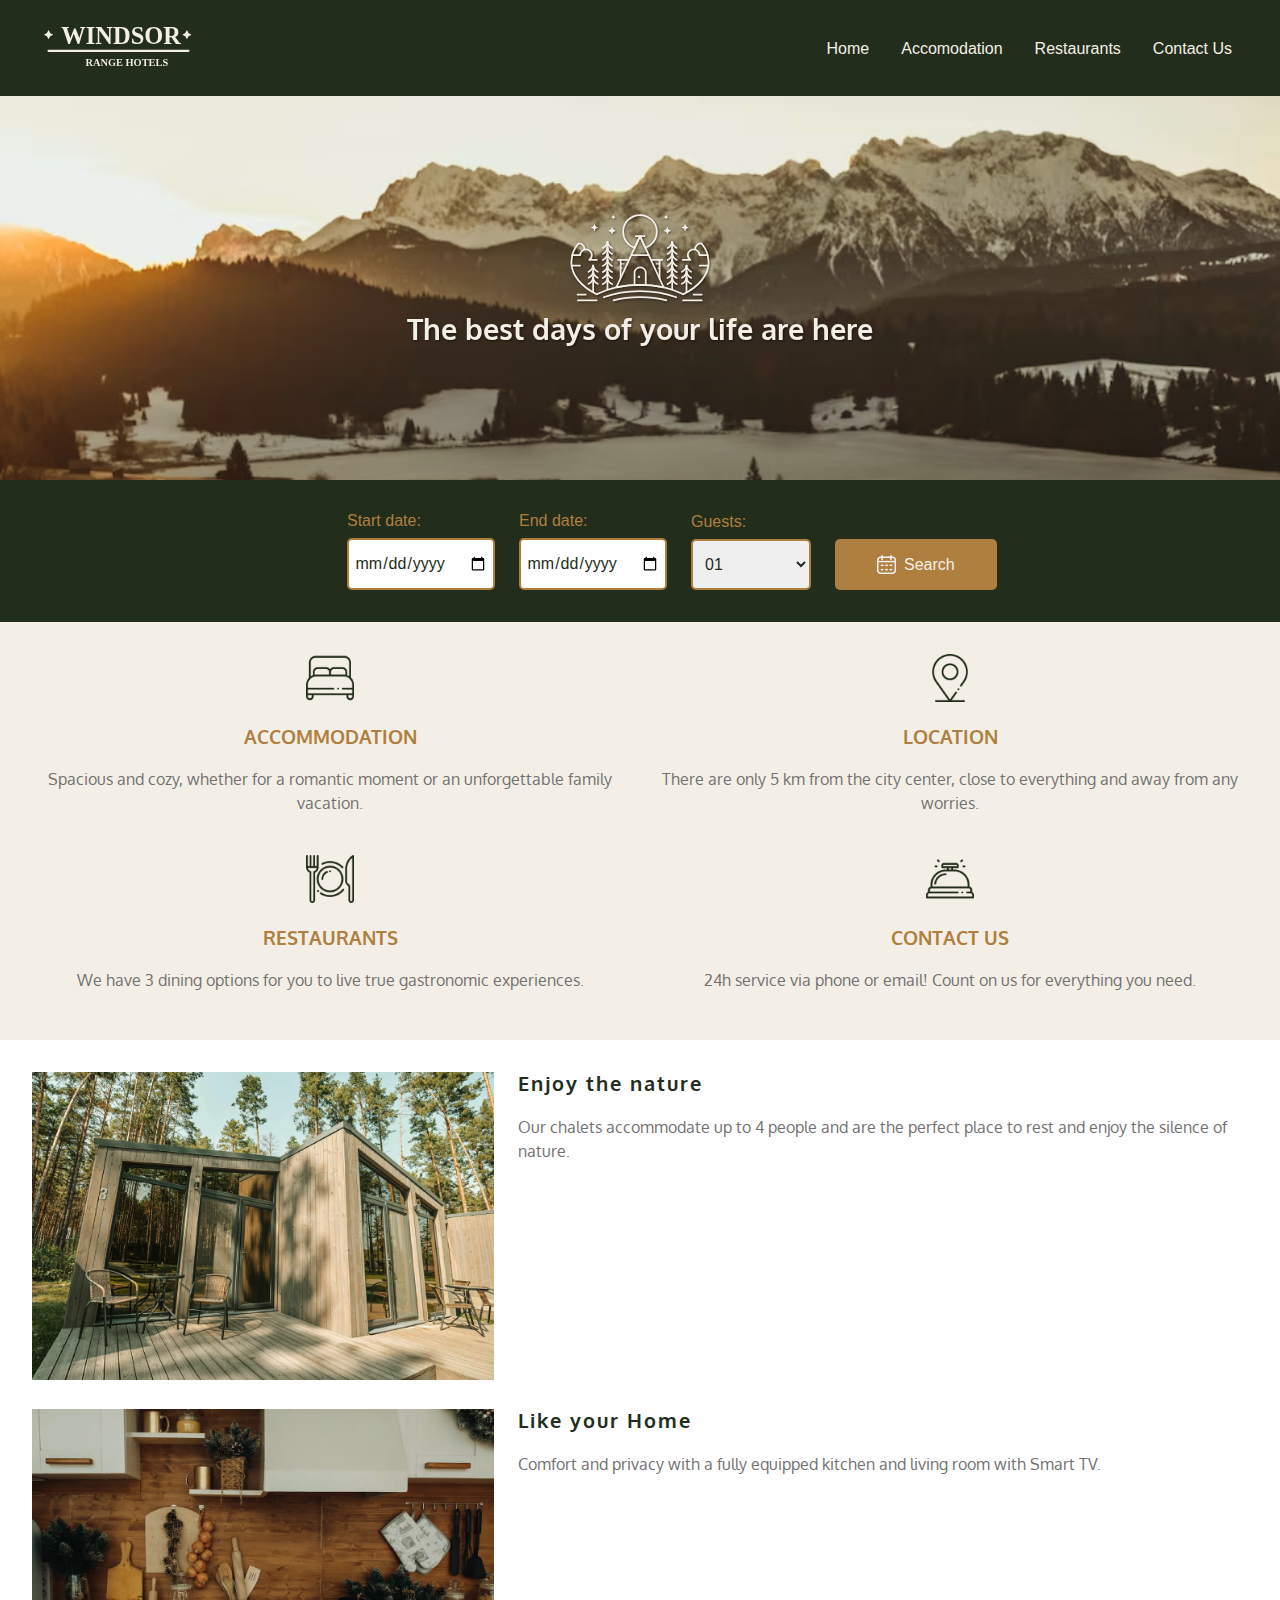
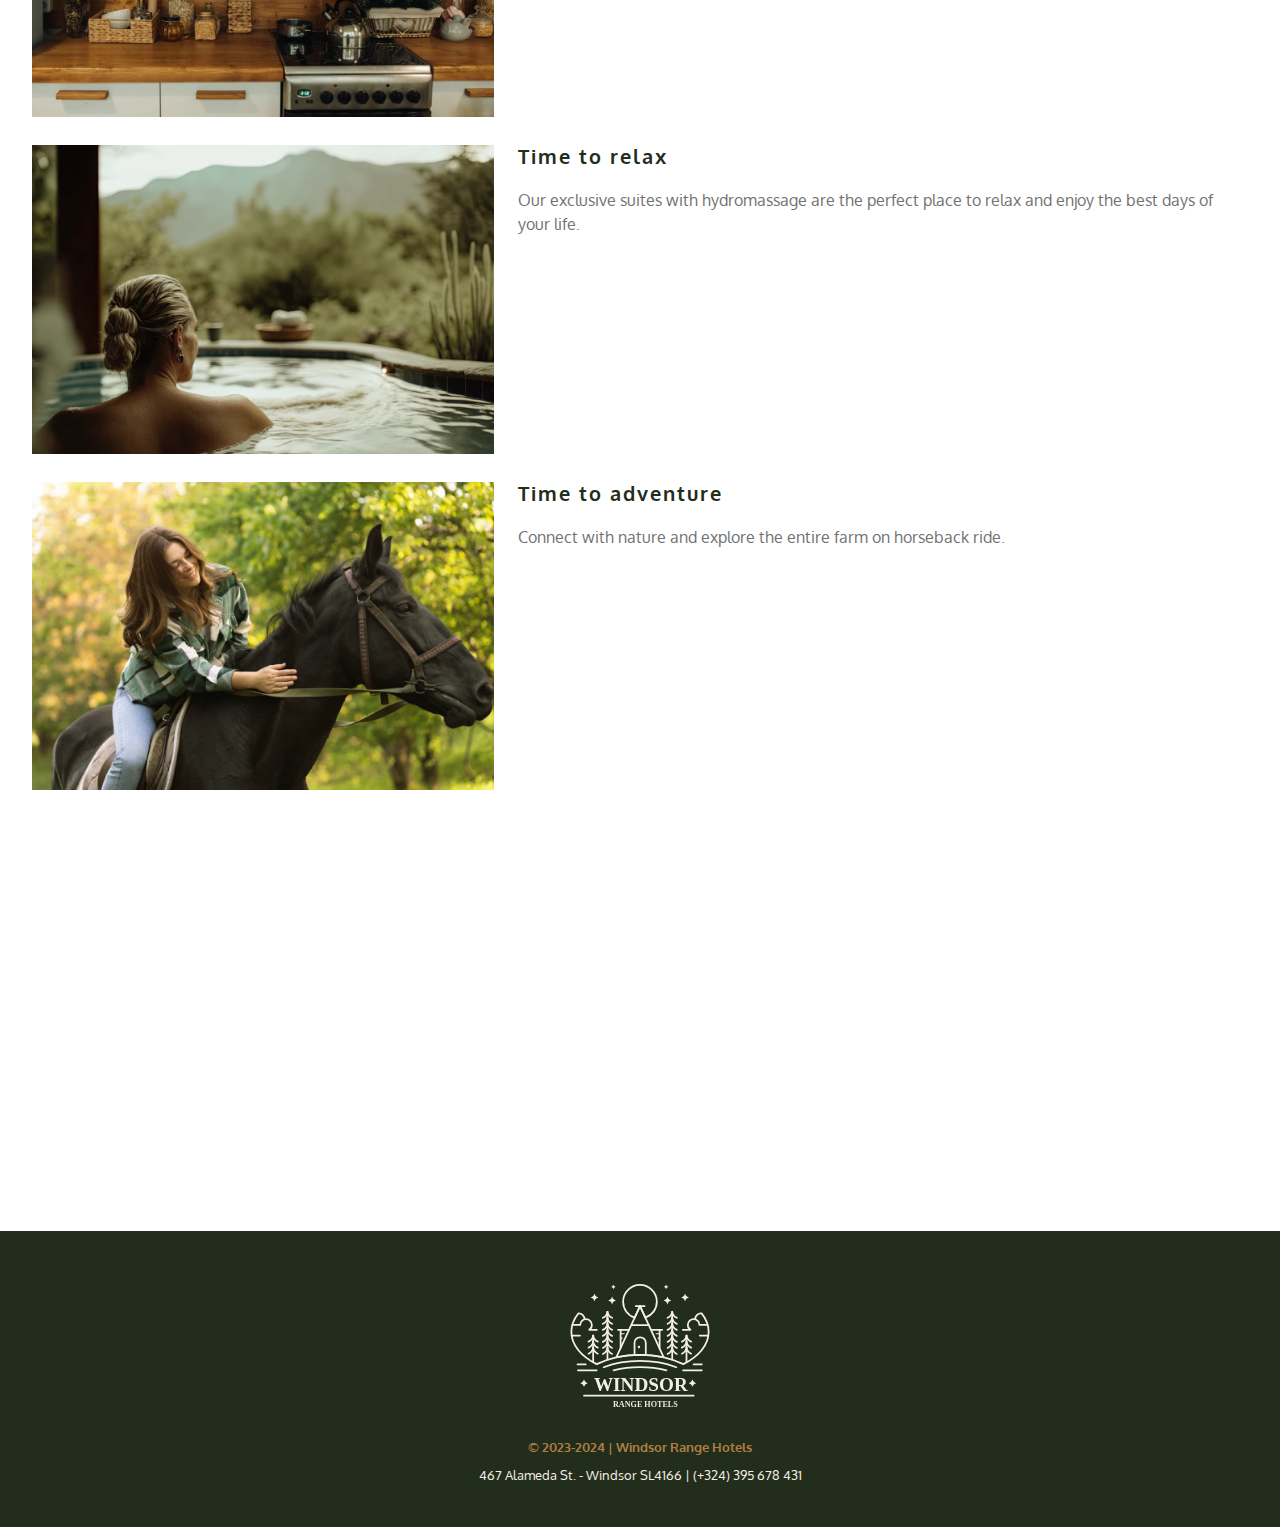
==== commit aca6699b: "Update index.html" ====
--- a/index.html
+++ b/index.html
@@ -37,7 +37,7 @@
     <section class="heroBanner">
         <div class="maxWidth heroBanner-items">
             <div class="heroBanner_icon">
-                <img src="/images/Windsor-icon-cream.svg" alt="Cabin Icon">
+                <img src="/images/Windsor-icon-cream.svg" alt="Logo Icon">
             </div>
         
             <h1 class="heroBanner_title">The best days of your life are here</h1>
